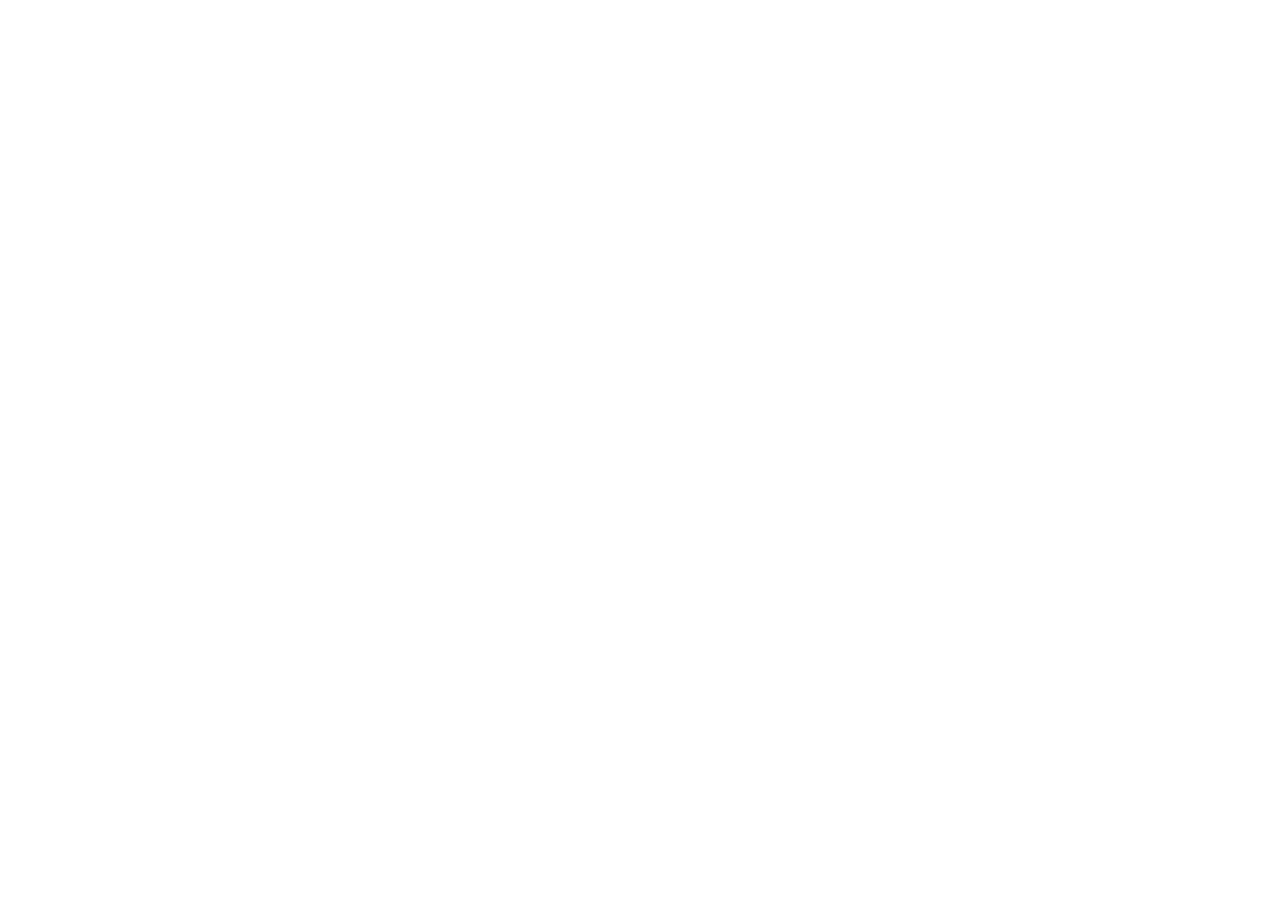
==== pages/articles.html @ b8b6bf6c "Stage 1 | 9/11/26 First things first, UI. let's go!" ====
<!DOCTYPE html>
<html lang="en">
<head>
    <meta charset="UTF-8">
    <meta name="viewport" content="width=device-width, initial-scale=1.0">
    <title>MindMate | Articles</title>
</head>
<body>
    
</body>
</html>
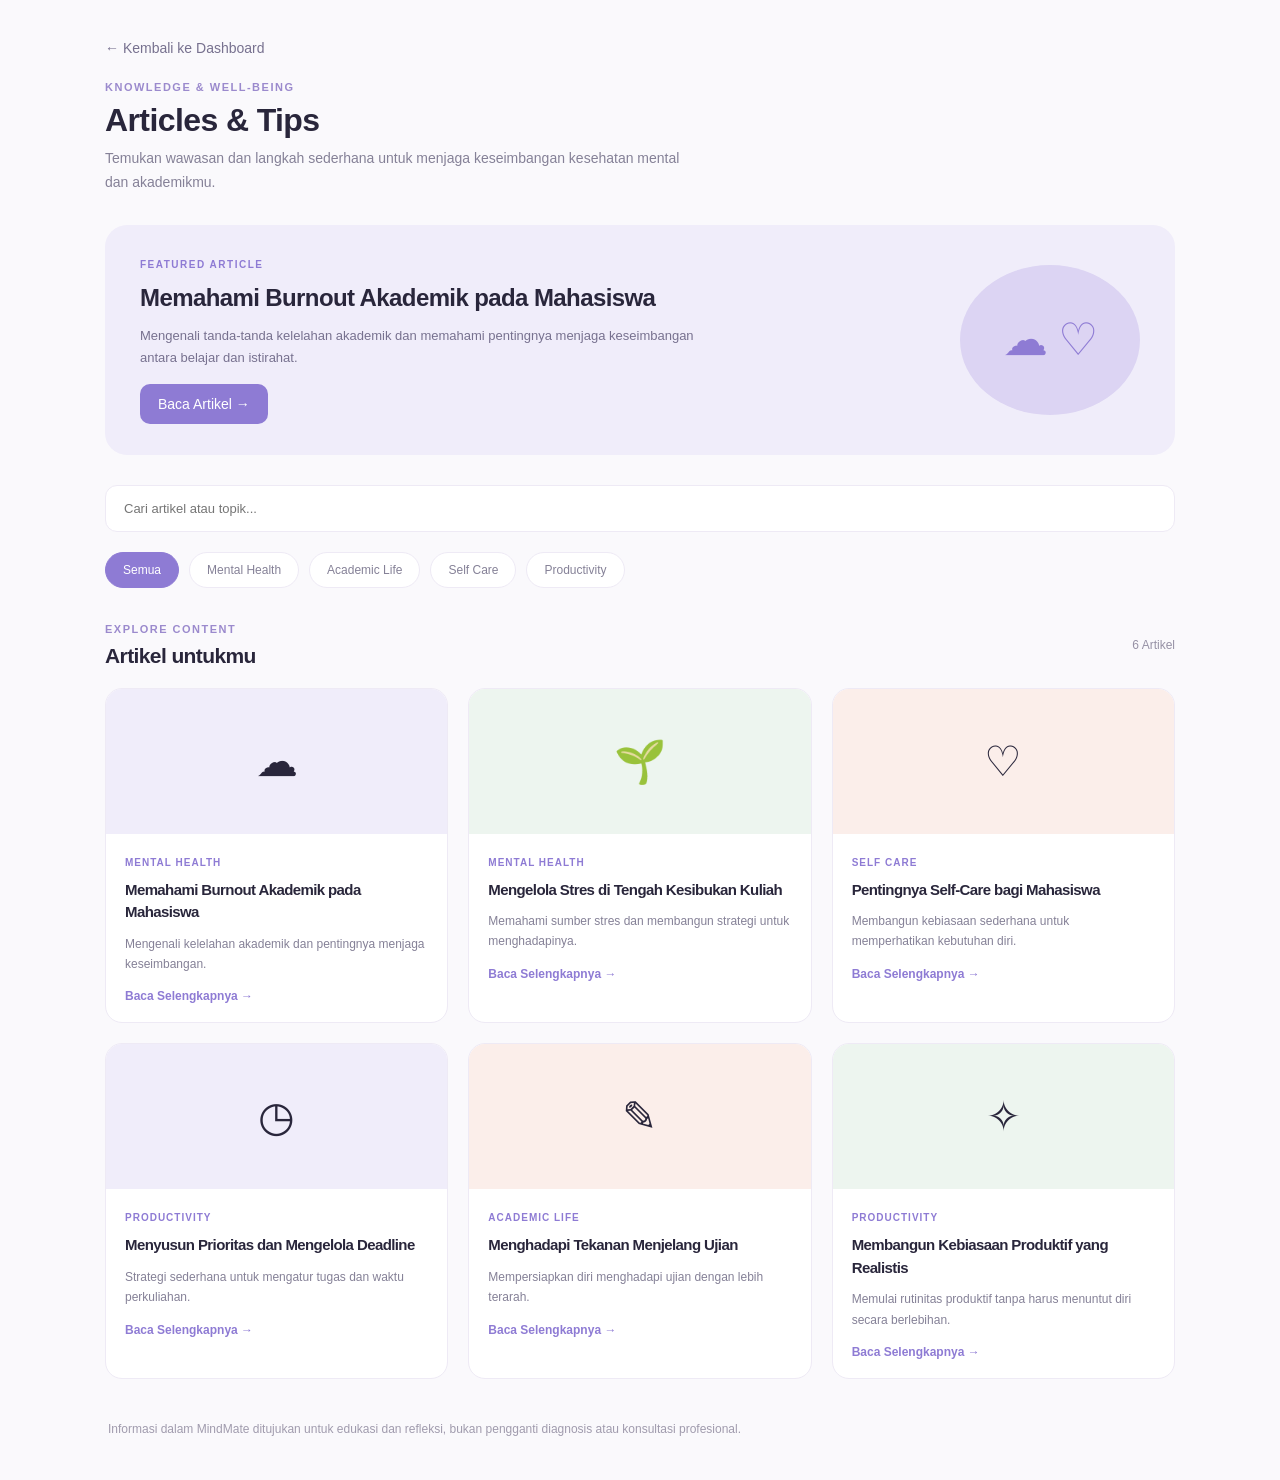
==== commit 5aece73f: "Stage 2 | 15/11 add some new pages and feature" ====
--- a/pages/articles.html
+++ b/pages/articles.html
@@ -1,11 +1,124 @@
 <!DOCTYPE html>
-<html lang="en">
+<html lang="id">
 <head>
     <meta charset="UTF-8">
     <meta name="viewport" content="width=device-width, initial-scale=1.0">
-    <title>MindMate | Articles</title>
+    <title>Articles & Tips | MindMate</title>
+
+    <link rel="stylesheet" href="../style.css">
+    <link rel="stylesheet" href="../css/articles.css">
 </head>
 <body>
-    
+
+    <main class="articles-container">
+
+        <a href="../index.html" class="back-link">
+            ← Kembali ke Dashboard
+        </a>
+
+        <!-- HEADER -->
+        <header class="articles-header">
+            <div>
+                <p class="section-label">KNOWLEDGE & WELL-BEING</p>
+                <h1>Articles & Tips</h1>
+                <p>
+                    Temukan wawasan dan langkah sederhana untuk
+                    menjaga keseimbangan kesehatan mental dan akademikmu.
+                </p>
+            </div>
+        </header>
+
+        <!-- FEATURED ARTICLE -->
+        <section class="featured-article" id="featuredArticle">
+            <div class="featured-content">
+                <span class="featured-tag">FEATURED ARTICLE</span>
+                <h2>Memahami Burnout Akademik pada Mahasiswa</h2>
+                <p>
+                    Mengenali tanda-tanda kelelahan akademik dan memahami
+                    pentingnya menjaga keseimbangan antara belajar dan istirahat.
+                </p>
+
+                <button class="read-button" onclick="openArticle(1)">
+                    Baca Artikel →
+                </button>
+            </div>
+
+            <div class="featured-illustration">
+                <span>☁</span>
+                <span>♡</span>
+            </div>
+        </section>
+
+        <!-- SEARCH -->
+        <section class="article-search">
+            <input
+                type="text"
+                id="searchInput"
+                placeholder="Cari artikel atau topik..."
+            >
+        </section>
+
+        <!-- CATEGORY -->
+        <section class="category-section">
+            <div class="category-list">
+                <button class="category-btn active" data-category="Semua">
+                    Semua
+                </button>
+
+                <button class="category-btn" data-category="Mental Health">
+                    Mental Health
+                </button>
+
+                <button class="category-btn" data-category="Academic Life">
+                    Academic Life
+                </button>
+
+                <button class="category-btn" data-category="Self Care">
+                    Self Care
+                </button>
+
+                <button class="category-btn" data-category="Productivity">
+                    Productivity
+                </button>
+            </div>
+        </section>
+
+        <!-- ARTICLE LIST -->
+        <section class="article-section">
+            <div class="article-heading">
+                <div>
+                    <p class="section-label">EXPLORE CONTENT</p>
+                    <h2>Artikel untukmu</h2>
+                </div>
+
+                <span id="articleCount">0 Artikel</span>
+            </div>
+
+            <div class="article-grid" id="articleGrid"></div>
+
+            <p class="no-result" id="noResult" hidden>
+                Artikel tidak ditemukan.
+            </p>
+        </section>
+
+        <!-- ARTICLE DETAIL -->
+        <section class="article-detail" id="articleDetail" hidden>
+            <button class="detail-back" onclick="closeArticle()">
+                ← Kembali ke Artikel
+            </button>
+
+            <div id="articleDetailContent"></div>
+        </section>
+
+        <footer class="articles-footer">
+            <p>
+                Informasi dalam MindMate ditujukan untuk edukasi dan refleksi,
+                bukan pengganti diagnosis atau konsultasi profesional.
+            </p>
+        </footer>
+
+    </main>
+
+    <script src="../js/articles.js"></script>
 </body>
 </html>
--- a/style.css
+++ b/style.css
@@ -0,0 +1,1006 @@
+* {
+    box-sizing: border-box;
+    margin: 0;
+    padding: 0;
+}
+
+:root {
+    --ink: #29263b;
+    --muted: #89869b;
+    --purple: #8e7bd4;
+    --pale: #f3f0fc;
+    --line: #efedf4;
+    --bg: #faf9fc;
+    --white: #fff;
+}
+
+body {
+    font-family: 'DM Sans', sans-serif;
+    background: var(--bg);
+    color: var(--ink);
+    font-size: 14px;
+}
+
+a {
+    text-decoration: none;
+    color: inherit;
+}
+
+button {
+    font: inherit;
+    cursor: pointer;
+    border: 0;
+}
+
+.app-shell {
+    min-height: 100vh;
+}
+
+/* SIDEBAR */
+
+.sidebar {
+    width: 248px;
+    background: #fff;
+    border-right: 1px solid var(--line);
+    position: fixed;
+    inset: 0 auto 0 0;
+    padding: 29px 19px 18px;
+    display: flex;
+    flex-direction: column;
+    z-index: 5;
+
+    /* Tambahan */
+    overflow-y: auto;
+    overflow-x: hidden;
+    box-sizing: border-box;
+}
+
+/* Scrollbar minimalis */
+.sidebar::-webkit-scrollbar {
+    width: 5px;
+}
+
+.sidebar::-webkit-scrollbar-thumb {
+    background: #D8D2EA;
+    border-radius: 10px;
+}
+
+.sidebar::-webkit-scrollbar-track {
+    background: transparent;
+}
+
+.brand {
+    display: flex;
+    align-items: center;
+    gap: 10px;
+    font: 800 21px 'Plus Jakarta Sans', sans-serif;
+    letter-spacing: -1px;
+    margin: 0 0 43px 5px;
+}
+
+.brand-mark {
+    width: 31px;
+    height: 31px;
+    border-radius: 11px;
+    background: #8e7bd4;
+    color: white;
+    display: grid;
+    place-items: center;
+    font-size: 22px;
+    font-style: italic;
+}
+
+.brand-light {
+    font-weight: 500;
+    color: #8e7bd4;
+}
+
+.nav-label,
+.mini-label,
+.eyebrow {
+    font-size: 9px;
+    font-weight: 700;
+    letter-spacing: 1.25px;
+    color: #aaa6b7;
+}
+
+.nav-label {
+    padding-left: 12px;
+    margin-bottom: 12px;
+}
+
+.nav-menu {
+    display: grid;
+    gap: 5px;
+}
+
+.nav-link {
+    height: 43px;
+    border-radius: 11px;
+    padding: 0 12px;
+    display: flex;
+    align-items: center;
+    gap: 13px;
+    color: #777488;
+    font-size: 12px;
+    font-weight: 600;
+    transition: .2s;
+}
+
+.nav-link:hover {
+    background: #f8f6fd;
+    color: var(--purple);
+}
+
+.nav-link.active {
+    background: #f1eefb;
+    color: #7564bd;
+}
+
+.nav-icon {
+    font-size: 18px;
+    width: 19px;
+    text-align: center;
+}
+
+.resources-label {
+    margin-top: 30px;
+}
+
+.sidebar-bottom {
+    margin-top: auto;
+}
+
+.support-card {
+    padding: 16px 14px;
+    background: #f7f5fc;
+    border-radius: 14px;
+    margin-bottom: 17px;
+}
+
+.support-icon {
+    width: 27px;
+    height: 27px;
+    border-radius: 9px;
+    background: #e8e2fa;
+    color: #816fc9;
+    display: grid;
+    place-items: center;
+    margin-bottom: 11px;
+}
+
+.support-card strong {
+    font: 700 11px 'Plus Jakarta Sans';
+}
+
+.support-card p {
+    font-size: 10px;
+    color: #8d899d;
+    line-height: 1.6;
+    margin: 6px 0 11px;
+}
+
+.support-card a {
+    font-size: 10px;
+    font-weight: 700;
+    color: #7968c2;
+}
+
+.support-card a span {
+    margin-left: 5px;
+}
+
+.profile {
+    border-top: 1px solid var(--line);
+    padding: 16px 3px 0;
+    display: flex;
+    align-items: center;
+    gap: 10px;
+}
+
+.avatar {
+    width: 34px;
+    height: 34px;
+    border-radius: 50%;
+    background: #e8e2f8;
+    color: #7765bf;
+    display: grid;
+    place-items: center;
+    font-size: 10px;
+    font-weight: 700;
+}
+
+.profile-info {
+    display: grid;
+    gap: 3px;
+    flex: 1;
+}
+
+.profile-info strong {
+    font-size: 11px;
+}
+
+.profile-info span {
+    font-size: 9px;
+    color: var(--muted);
+}
+
+.more-btn {
+    background: none;
+    color: #999;
+    font-size: 20px;
+}
+
+/* MAIN CONTENT */
+
+.main-content {
+    margin-left: 248px;
+    padding: 30px 42px 22px;
+    max-width: 1600px;
+}
+
+.topbar {
+    display: flex;
+    align-items: center;
+    justify-content: space-between;
+    margin-bottom: 27px;
+}
+
+.eyebrow {
+    margin-bottom: 7px;
+}
+
+h1,
+h2,
+h3 {
+    font-family: 'Plus Jakarta Sans', sans-serif;
+    letter-spacing: -.6px;
+}
+
+h1 {
+    font-size: 22px;
+    font-weight: 800;
+}
+
+.topbar-actions,
+.topbar-user {
+    display: flex;
+    align-items: center;
+    gap: 17px;
+}
+
+.icon-button {
+    width: 35px;
+    height: 35px;
+    border: 1px solid var(--line);
+    border-radius: 11px;
+    background: #fff;
+    color: #777;
+    font-size: 17px;
+    position: relative;
+}
+
+.notification i {
+    position: absolute;
+    width: 6px;
+    height: 6px;
+    background: #e99d8c;
+    border: 1px solid white;
+    border-radius: 50%;
+    top: 8px;
+    right: 8px;
+}
+
+.topbar-user {
+    gap: 9px;
+    font-size: 11px;
+    font-weight: 600;
+}
+
+.avatar.small {
+    width: 30px;
+    height: 30px;
+}
+
+.chevron {
+    color: #aaa;
+}
+
+/* WELCOME SECTION */
+
+.welcome-row {
+    min-height: 160px;
+    background: #f0edfa;
+    border-radius: 18px;
+    padding: 25px 30px;
+    display: flex;
+    align-items: center;
+    justify-content: space-between;
+    overflow: hidden;
+    position: relative;
+    margin-bottom: 31px;
+}
+
+.welcome-kicker {
+    font-size: 9px;
+    letter-spacing: 1.4px;
+    font-weight: 700;
+    color: #8b7bc6;
+    margin-bottom: 10px;
+}
+
+.welcome-row h2 {
+    font-size: 24px;
+    margin-bottom: 8px;
+}
+
+.welcome-row h2 span {
+    color: #d49b91;
+}
+
+.welcome-copy {
+    font-size: 11px;
+    color: #817c96;
+    max-width: 440px;
+    line-height: 1.7;
+}
+
+.welcome-art {
+    width: 210px;
+    height: 115px;
+    position: relative;
+    align-self: stretch;
+}
+
+.sun {
+    position: absolute;
+    width: 77px;
+    height: 77px;
+    border-radius: 50%;
+    background: #e8d6c8;
+    right: 60px;
+    top: 0;
+}
+
+.art-note {
+    position: absolute;
+    right: 0;
+    bottom: 0;
+    background: #fff9;
+    border: 1px solid #fff;
+    border-radius: 13px;
+    padding: 11px 17px;
+    font: italic 12px Georgia;
+    color: #8775c6;
+    transform: rotate(-5deg);
+}
+
+.art-note b {
+    font-size: 18px;
+}
+
+.plant {
+    position: absolute;
+    bottom: -33px;
+    width: 4px;
+    height: 90px;
+    background: #9eae9b;
+    border-radius: 5px;
+    transform-origin: bottom;
+}
+
+.plant:before,
+.plant:after {
+    content: "";
+    position: absolute;
+    width: 22px;
+    height: 10px;
+    background: #a9bda8;
+    border-radius: 100% 0 100% 0;
+}
+
+.plant:before {
+    top: 20px;
+    left: -19px;
+    transform: rotate(25deg);
+}
+
+.plant:after {
+    top: 42px;
+    left: 2px;
+    transform: rotate(-25deg);
+}
+
+.plant-one {
+    right: 145px;
+    transform: rotate(-15deg);
+}
+
+.plant-two {
+    right: 119px;
+    transform: rotate(14deg);
+    height: 70px;
+}
+
+/* SECTION HEADING */
+
+.section-heading {
+    display: flex;
+    align-items: center;
+    justify-content: space-between;
+    margin-bottom: 15px;
+}
+
+.section-heading h2 {
+    font-size: 15px;
+    margin-bottom: 5px;
+}
+
+.section-heading p {
+    font-size: 10px;
+    color: var(--muted);
+}
+
+.date-chip {
+    border: 1px solid var(--line);
+    background: #fff;
+    padding: 9px 12px;
+    border-radius: 9px;
+    font-size: 10px;
+    color: #777;
+}
+
+.date-chip span {
+    margin-left: 13px;
+    color: #aaa;
+}
+
+/* OVERVIEW CARDS */
+
+.overview-grid {
+    display: grid;
+    grid-template-columns: 1.15fr 1fr;
+    gap: 15px;
+    margin-bottom: 15px;
+}
+
+.card {
+    background: #fff;
+    border: 1px solid #f0eef4;
+    border-radius: 15px;
+    padding: 19px 20px;
+    box-shadow: 0 4px 18px #3c2d6506;
+}
+
+.card-top {
+    display: flex;
+    align-items: center;
+    justify-content: space-between;
+    margin-bottom: 13px;
+}
+
+.card-icon {
+    width: 32px;
+    height: 32px;
+    border-radius: 10px;
+    display: grid;
+    place-items: center;
+    font-size: 17px;
+}
+
+.lavender {
+    background: #f0edfb;
+    color: #8876cf;
+}
+
+.peach {
+    background: #fbefeb;
+    color: #d89581;
+}
+
+.status-pill {
+    font-size: 8px;
+    letter-spacing: 1px;
+    color: #9a91bc;
+    background: #f7f5fc;
+    padding: 6px 9px;
+    border-radius: 20px;
+}
+
+.card h3 {
+    font-size: 14px;
+    margin-bottom: 6px;
+}
+
+.card > p,
+.section-card-heading p,
+.radar-card > p {
+    font-size: 10px;
+    color: var(--muted);
+    line-height: 1.6;
+}
+
+/* MOOD TRACKER */
+
+.mood-options {
+    display: flex;
+    gap: 12px;
+    margin: 17px 0 13px;
+}
+
+.mood-options button {
+    background: transparent;
+    display: grid;
+    justify-items: center;
+    gap: 6px;
+    color: #888397;
+    min-width: 43px;
+}
+
+.mood-options button span {
+    width: 34px;
+    height: 34px;
+    border: 1px solid #efedf4;
+    border-radius: 11px;
+    display: grid;
+    place-items: center;
+    font-size: 17px;
+    color: #9385c8;
+    transition: .2s;
+}
+
+.mood-options button:hover span {
+    background: #f1eefb;
+    border-color: #dcd4f4;
+}
+
+.mood-options small {
+    font-size: 8px;
+}
+
+.text-link {
+    font-size: 10px;
+    font-weight: 700;
+    color: #8270c8;
+}
+
+.text-link span {
+    margin-left: 5px;
+}
+
+.mood-options button.selected span {
+    background: #e8e2fa;
+    border: 2px solid #8e7bd4;
+    transform: scale(1.1);
+}
+
+.mood-options button.selected small {
+    color: #7968c2;
+    font-weight: 700;
+}
+
+/* ASSESSMENT CARD */
+
+.mini-label {
+    font-size: 8px;
+}
+
+.assessment-card {
+    background: #fffdfb;
+}
+
+.assessment-card h3 {
+    margin-top: 3px;
+}
+
+.assessment-card > p {
+    max-width: 330px;
+}
+
+.assessment-bottom {
+    display: flex;
+    align-items: center;
+    justify-content: space-between;
+    margin-top: 24px;
+}
+
+.assessment-bottom > span {
+    font-size: 9px;
+    color: #aaa;
+}
+
+.button {
+    padding: 10px 13px;
+    border-radius: 8px;
+    font-size: 9px;
+    font-weight: 700;
+}
+
+.button-dark {
+    background: #302b43;
+    color: white;
+}
+
+.button-dark span {
+    margin-left: 10px;
+}
+
+/* CONTENT GRID */
+
+.content-grid {
+    display: grid;
+    grid-template-columns: 1.3fr 1fr;
+    gap: 15px;
+    margin-bottom: 15px;
+}
+
+.section-card-heading {
+    display: flex;
+    justify-content: space-between;
+    align-items: flex-start;
+}
+
+.section-card-heading h3 {
+    font-size: 14px;
+    margin: 6px 0 5px;
+}
+
+.section-card-heading > .text-link {
+    margin-top: 7px;
+    white-space: nowrap;
+}
+
+/* MENTAL HEALTH JOURNEY CHART */
+
+.chart-area {
+    display: flex;
+    height: 155px;
+    margin-top: 15px;
+}
+
+.chart-y {
+    display: flex;
+    flex-direction: column;
+    justify-content: space-between;
+    padding: 4px 10px 22px 0;
+    font-size: 8px;
+    color: #aaa;
+}
+
+.chart {
+    position: relative;
+    flex: 1;
+}
+
+.chart-lines {
+    position: absolute;
+    inset: 0 0 22px;
+    display: flex;
+    flex-direction: column;
+    justify-content: space-between;
+}
+
+.chart-lines i {
+    border-top: 1px dashed #eeeaf4;
+}
+
+.chart svg {
+    position: absolute;
+    inset: 0;
+    width: 100%;
+    height: 125px;
+    overflow: visible;
+}
+
+.chart-x {
+    position: absolute;
+    bottom: 0;
+    left: 0;
+    right: 0;
+    display: flex;
+    justify-content: space-between;
+    color: #aaa;
+    font-size: 8px;
+}
+
+.chart-note {
+    font-size: 8px !important;
+    color: #aaa !important;
+    margin-top: 4px;
+}
+
+.chart-note span {
+    color: #9b89d5;
+    margin-right: 4px;
+}
+
+/* STRESS RADAR */
+
+.radar-card > p {
+    margin-top: 5px;
+}
+
+.radar-dots {
+    font-size: 20px;
+    color: #aaa;
+}
+
+.radar-list {
+    display: grid;
+    gap: 14px;
+    margin: 19px 0 15px;
+}
+
+.radar-item {
+    display: flex;
+    align-items: center;
+    gap: 10px;
+}
+
+.radar-symbol {
+    width: 29px;
+    height: 29px;
+    border-radius: 9px;
+    display: grid;
+    place-items: center;
+    font-size: 13px;
+}
+
+.radar-symbol.purple {
+    background: #f1eefb;
+    color: #8d7bd0;
+}
+
+.radar-symbol.orange {
+    background: #fcf1e9;
+    color: #d99a72;
+}
+
+.radar-symbol.green {
+    background: #edf5ef;
+    color: #80a68b;
+}
+
+.radar-item div {
+    display: grid;
+    gap: 3px;
+    flex: 1;
+}
+
+.radar-item strong {
+    font-size: 9px;
+}
+
+.radar-item small {
+    font-size: 8px;
+    color: #aaa;
+}
+
+.radar-tag {
+    font-size: 8px;
+    color: #9a91b4;
+    background: #f7f5fa;
+    padding: 5px 8px;
+    border-radius: 20px;
+}
+
+/* BOTTOM CARDS */
+
+.bottom-grid {
+    display: grid;
+    grid-template-columns: 1fr 1fr;
+    gap: 15px;
+}
+
+.early-warning {
+    background: #f4f1fb;
+    border: 1px solid #eee9fa;
+    border-radius: 15px;
+    padding: 18px;
+    display: flex;
+    gap: 13px;
+    align-items: flex-start;
+}
+
+.warning-symbol {
+    width: 31px;
+    height: 31px;
+    border-radius: 10px;
+    background: #e9e3f8;
+    color: #8875cc;
+    display: grid;
+    place-items: center;
+    flex-shrink: 0;
+}
+
+.early-warning h3 {
+    font-size: 12px;
+    margin: 7px 0 5px;
+}
+
+.early-warning p,
+.resource-card p {
+    font-size: 9px;
+    color: #89849a;
+    line-height: 1.6;
+}
+
+.resource-card {
+    display: flex;
+    justify-content: space-between;
+    align-items: center;
+    background: #fffaf7;
+}
+
+.resource-card h3 {
+    font-size: 13px;
+    margin: 6px 0;
+}
+
+.resource-card .text-link {
+    display: inline-block;
+    margin-top: 9px;
+}
+
+.resource-illustration {
+    font-size: 48px;
+    color: #d9b2a3;
+    transform: rotate(-15deg);
+    padding: 0 13px;
+}
+
+/* FOOTER */
+
+footer {
+    display: flex;
+    justify-content: space-between;
+    color: #aaa5b4;
+    font-size: 8px;
+    margin-top: 25px;
+    padding: 0 3px;
+}
+
+/* RESPONSIVE TABLET */
+
+@media (max-width: 1100px) {
+    .main-content {
+        padding: 26px 25px;
+    }
+
+    .sidebar {
+        width: 220px;
+    }
+
+    .main-content {
+        margin-left: 220px;
+    }
+
+    .overview-grid,
+    .content-grid {
+        grid-template-columns: 1fr;
+    }
+
+    .welcome-art {
+        opacity: .7;
+    }
+}
+
+/* RESPONSIVE MOBILE */
+
+@media (max-width: 700px) {
+    .sidebar {
+        position: static;
+        width: 100%;
+        height: auto;
+        padding: 15px 18px;
+        border-right: 0;
+        border-bottom: 1px solid var(--line);
+    }
+
+    .brand {
+        margin: 0 0 12px;
+    }
+
+    .sidebar .nav-label,
+    .sidebar .nav-menu,
+    .sidebar-bottom {
+        display: none;
+    }
+
+    .main-content {
+        margin: 0;
+        padding: 22px 16px;
+    }
+
+    .topbar {
+        margin-bottom: 20px;
+    }
+
+    .topbar-user span:not(.chevron) {
+        display: none;
+    }
+
+    .welcome-row {
+        padding: 22px 20px;
+        min-height: 150px;
+    }
+
+    .welcome-row h2 {
+        font-size: 20px;
+    }
+
+    .welcome-copy {
+        max-width: 260px;
+    }
+
+    .welcome-art {
+        position: absolute;
+        right: -30px;
+        opacity: .35;
+    }
+
+    .section-heading {
+        align-items: flex-start;
+        gap: 10px;
+    }
+
+    .section-heading h2 {
+        font-size: 14px;
+    }
+
+    .overview-grid,
+    .content-grid,
+    .bottom-grid {
+        grid-template-columns: 1fr;
+    }
+
+    .mood-options {
+        justify-content: space-between;
+        gap: 3px;
+    }
+
+    .mood-options button {
+        min-width: 0;
+    }
+
+    .assessment-bottom {
+        gap: 10px;
+    }
+
+    .button {
+        white-space: nowrap;
+    }
+
+    .card {
+        padding: 17px;
+    }
+
+    .chart-area {
+        height: 140px;
+    }
+
+    .chart svg {
+        height: 112px;
+    }
+
+    footer {
+        gap: 10px;
+        line-height: 1.5;
+    }
+
+    footer span {
+        text-align: right;
+    }
+}
+
+.button-dark {
+    display: inline-block;
+    text-align: center;
+    transition: .2s ease;
+}
+
+.button-dark:hover {
+    background: #7564bd;
+    transform: translateY(-2px);
+    box-shadow: 0 5px 12px #8e7bd433;
+}
--- a/css/articles.css
+++ b/css/articles.css
@@ -0,0 +1,349 @@
+.articles-container {
+    max-width: 1150px;
+    margin: auto;
+    padding: 40px;
+}
+
+.back-link,
+.detail-back {
+    display: inline-block;
+    color: #77718F;
+    text-decoration: none;
+    font-size: 14px;
+    margin-bottom: 25px;
+    cursor: pointer;
+}
+
+.articles-header {
+    margin-bottom: 30px;
+}
+
+.articles-header h1 {
+    color: #29263B;
+    font-size: 32px;
+    margin: 8px 0;
+}
+
+.articles-header p:last-child {
+    color: #858197;
+    font-size: 14px;
+    line-height: 1.7;
+    max-width: 600px;
+}
+
+.section-label {
+    color: #9B8ACD;
+    font-size: 11px;
+    font-weight: 700;
+    letter-spacing: 1.5px;
+    margin-bottom: 9px;
+}
+
+/* FEATURED */
+
+.featured-article {
+    min-height: 230px;
+    display: flex;
+    align-items: center;
+    justify-content: space-between;
+    background: #F0EDFA;
+    border-radius: 22px;
+    padding: 30px 35px;
+    margin-bottom: 30px;
+    overflow: hidden;
+}
+
+.featured-content {
+    max-width: 570px;
+}
+
+.featured-tag {
+    color: #8E7BD4;
+    font-size: 10px;
+    font-weight: 700;
+    letter-spacing: 1.5px;
+}
+
+.featured-content h2 {
+    color: #29263B;
+    font-size: 24px;
+    margin: 13px 0;
+}
+
+.featured-content p {
+    color: #77718F;
+    font-size: 13px;
+    line-height: 1.7;
+}
+
+.read-button {
+    background: #8E7BD4;
+    color: white;
+    border: none;
+    border-radius: 10px;
+    padding: 12px 18px;
+    margin-top: 15px;
+    cursor: pointer;
+}
+
+.read-button:hover {
+    background: #7562BC;
+}
+
+.featured-illustration {
+    width: 180px;
+    height: 150px;
+    flex-shrink: 0;
+    background: #DCD4F3;
+    border-radius: 50%;
+    display: flex;
+    align-items: center;
+    justify-content: center;
+    gap: 10px;
+    color: #8E7BD4;
+    font-size: 45px;
+}
+
+/* SEARCH */
+
+.article-search {
+    margin-bottom: 20px;
+}
+
+.article-search input {
+    width: 100%;
+    box-sizing: border-box;
+    padding: 15px 18px;
+    border: 1px solid #EEEAF5;
+    border-radius: 12px;
+    outline: none;
+    font-family: inherit;
+    font-size: 13px;
+}
+
+.article-search input:focus {
+    border-color: #8E7BD4;
+}
+
+/* CATEGORY */
+
+.category-list {
+    display: flex;
+    flex-wrap: wrap;
+    gap: 10px;
+    margin-bottom: 35px;
+}
+
+.category-btn {
+    padding: 10px 17px;
+    border: 1px solid #EEEAF5;
+    border-radius: 20px;
+    background: white;
+    color: #858197;
+    font-size: 12px;
+    cursor: pointer;
+}
+
+.category-btn.active,
+.category-btn:hover {
+    background: #8E7BD4;
+    border-color: #8E7BD4;
+    color: white;
+}
+
+/* ARTICLE GRID */
+
+.article-heading {
+    display: flex;
+    justify-content: space-between;
+    align-items: center;
+    margin-bottom: 20px;
+}
+
+.article-heading h2 {
+    color: #29263B;
+    font-size: 21px;
+}
+
+.article-heading > span {
+    color: #9691A5;
+    font-size: 12px;
+}
+
+.article-grid {
+    display: grid;
+    grid-template-columns: repeat(3, 1fr);
+    gap: 20px;
+}
+
+.article-card {
+    background: white;
+    border: 1px solid #EEEAF5;
+    border-radius: 17px;
+    overflow: hidden;
+    transition: 0.25s;
+}
+
+.article-card:hover {
+    transform: translateY(-4px);
+    box-shadow: 0 8px 25px rgba(60, 45, 100, 0.08);
+}
+
+.article-cover {
+    height: 145px;
+    display: flex;
+    align-items: center;
+    justify-content: center;
+    font-size: 42px;
+}
+
+.cover-lavender {
+    background: #F0EDFA;
+}
+
+.cover-peach {
+    background: #FBEEEA;
+}
+
+.cover-sage {
+    background: #EDF5EF;
+}
+
+.article-info {
+    padding: 19px;
+}
+
+.article-category {
+    color: #8E7BD4;
+    font-size: 10px;
+    font-weight: 700;
+    text-transform: uppercase;
+    letter-spacing: 1px;
+}
+
+.article-info h3 {
+    color: #29263B;
+    font-size: 15px;
+    line-height: 1.5;
+    margin: 10px 0;
+}
+
+.article-info p {
+    color: #858197;
+    font-size: 12px;
+    line-height: 1.7;
+}
+
+.article-read {
+    border: none;
+    background: transparent;
+    color: #8E7BD4;
+    font-weight: 600;
+    font-size: 12px;
+    padding: 0;
+    margin-top: 15px;
+    cursor: pointer;
+}
+
+.no-result {
+    color: #9691A5;
+    text-align: center;
+    padding: 35px;
+}
+
+/* DETAIL */
+
+.article-detail {
+    background: white;
+    border: 1px solid #EEEAF5;
+    border-radius: 20px;
+    padding: 30px;
+    margin-top: 30px;
+}
+
+.detail-category {
+    color: #8E7BD4;
+    font-size: 11px;
+    font-weight: 700;
+    letter-spacing: 1px;
+}
+
+.detail-title {
+    color: #29263B;
+    font-size: 28px;
+    line-height: 1.4;
+    margin: 15px 0;
+}
+
+.detail-description {
+    color: #858197;
+    font-size: 14px;
+    line-height: 1.8;
+    margin-bottom: 25px;
+}
+
+.detail-body h3 {
+    color: #514477;
+    font-size: 17px;
+    margin: 25px 0 10px;
+}
+
+.detail-body p {
+    color: #77718F;
+    font-size: 14px;
+    line-height: 1.9;
+}
+
+.detail-body ul {
+    padding-left: 22px;
+    color: #77718F;
+    font-size: 14px;
+    line-height: 2;
+}
+
+.articles-footer {
+    text-align: center;
+    color: #A09BAD;
+    font-size: 12px;
+    line-height: 1.7;
+    margin-top: 40px;
+}
+
+/* RESPONSIVE */
+
+@media (max-width: 850px) {
+    .article-grid {
+        grid-template-columns: repeat(2, 1fr);
+    }
+
+    .featured-illustration {
+        width: 120px;
+        height: 120px;
+    }
+}
+
+@media (max-width: 600px) {
+    .articles-container {
+        padding: 25px 18px;
+    }
+
+    .article-grid {
+        grid-template-columns: 1fr;
+    }
+
+    .featured-article {
+        padding: 25px;
+    }
+
+    .featured-illustration {
+        display: none;
+    }
+
+    .articles-header h1 {
+        font-size: 26px;
+    }
+
+    .detail-title {
+        font-size: 22px;
+    }
+}
